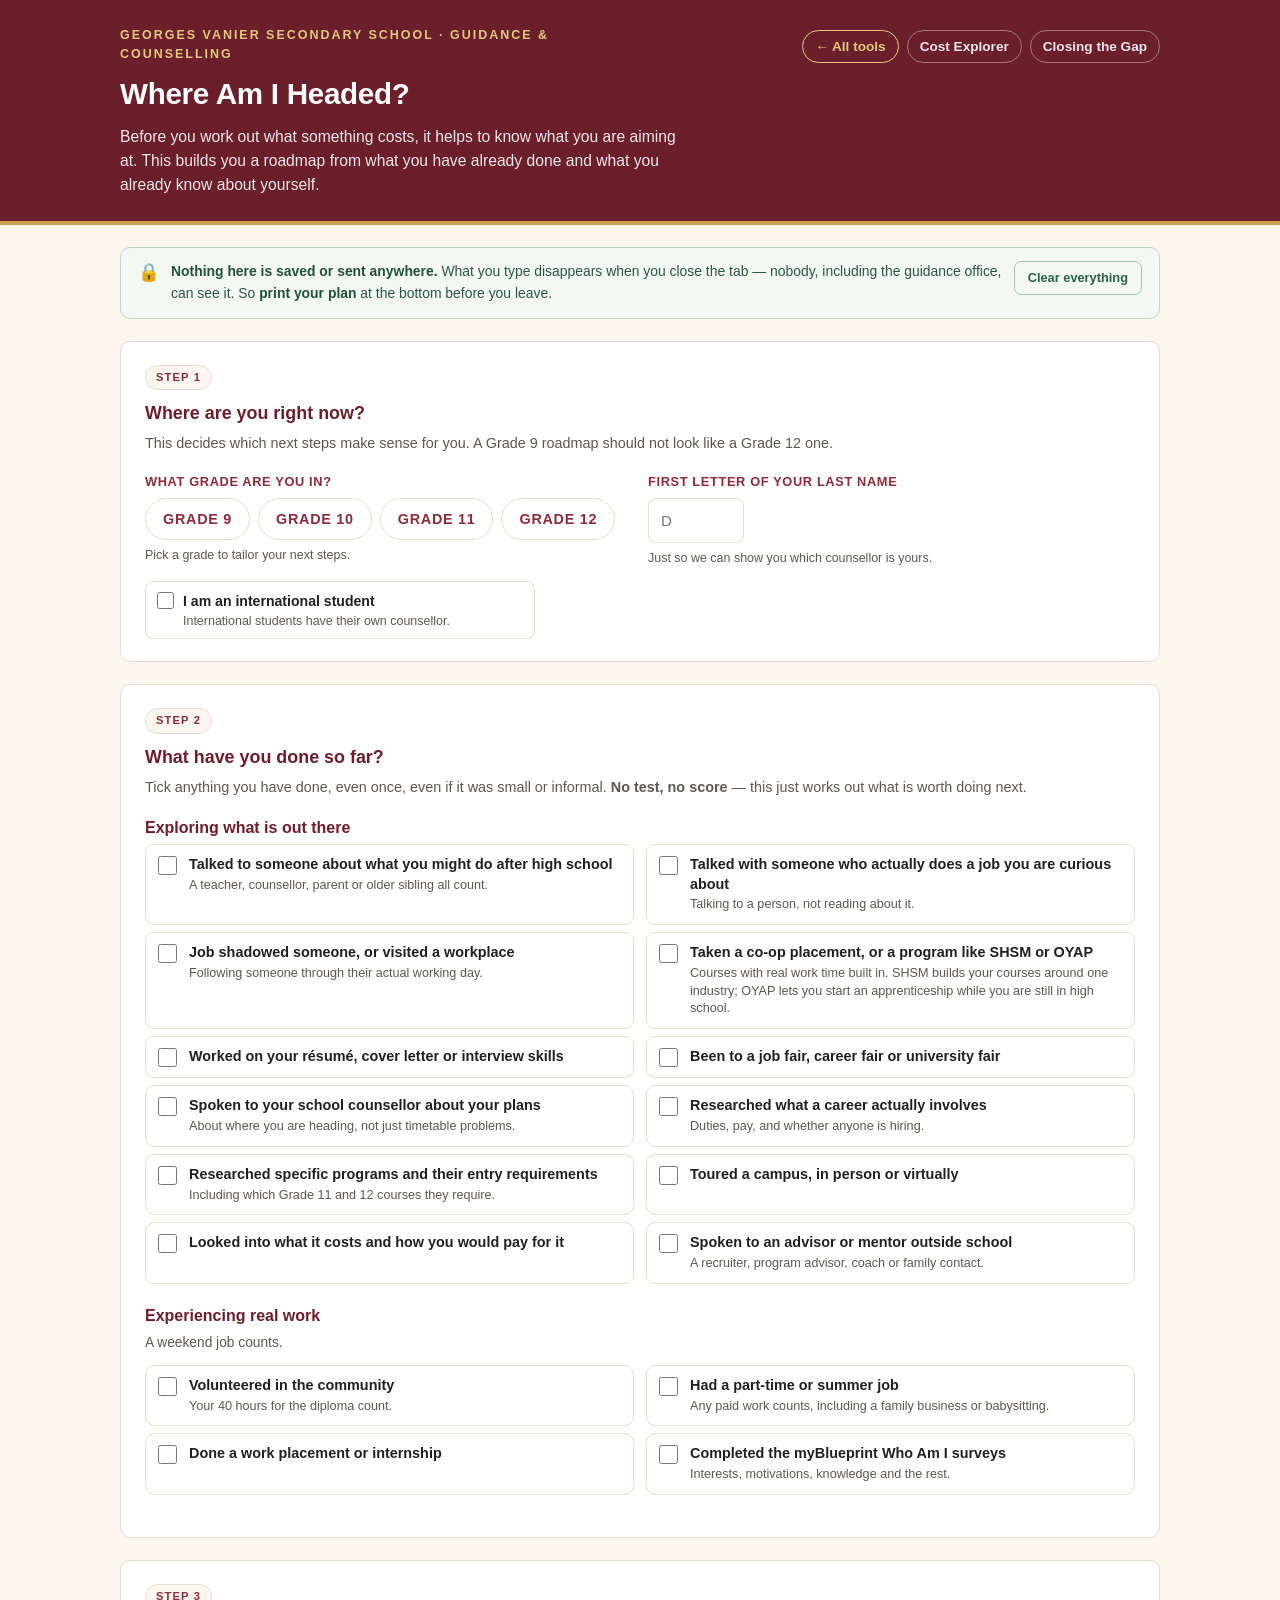
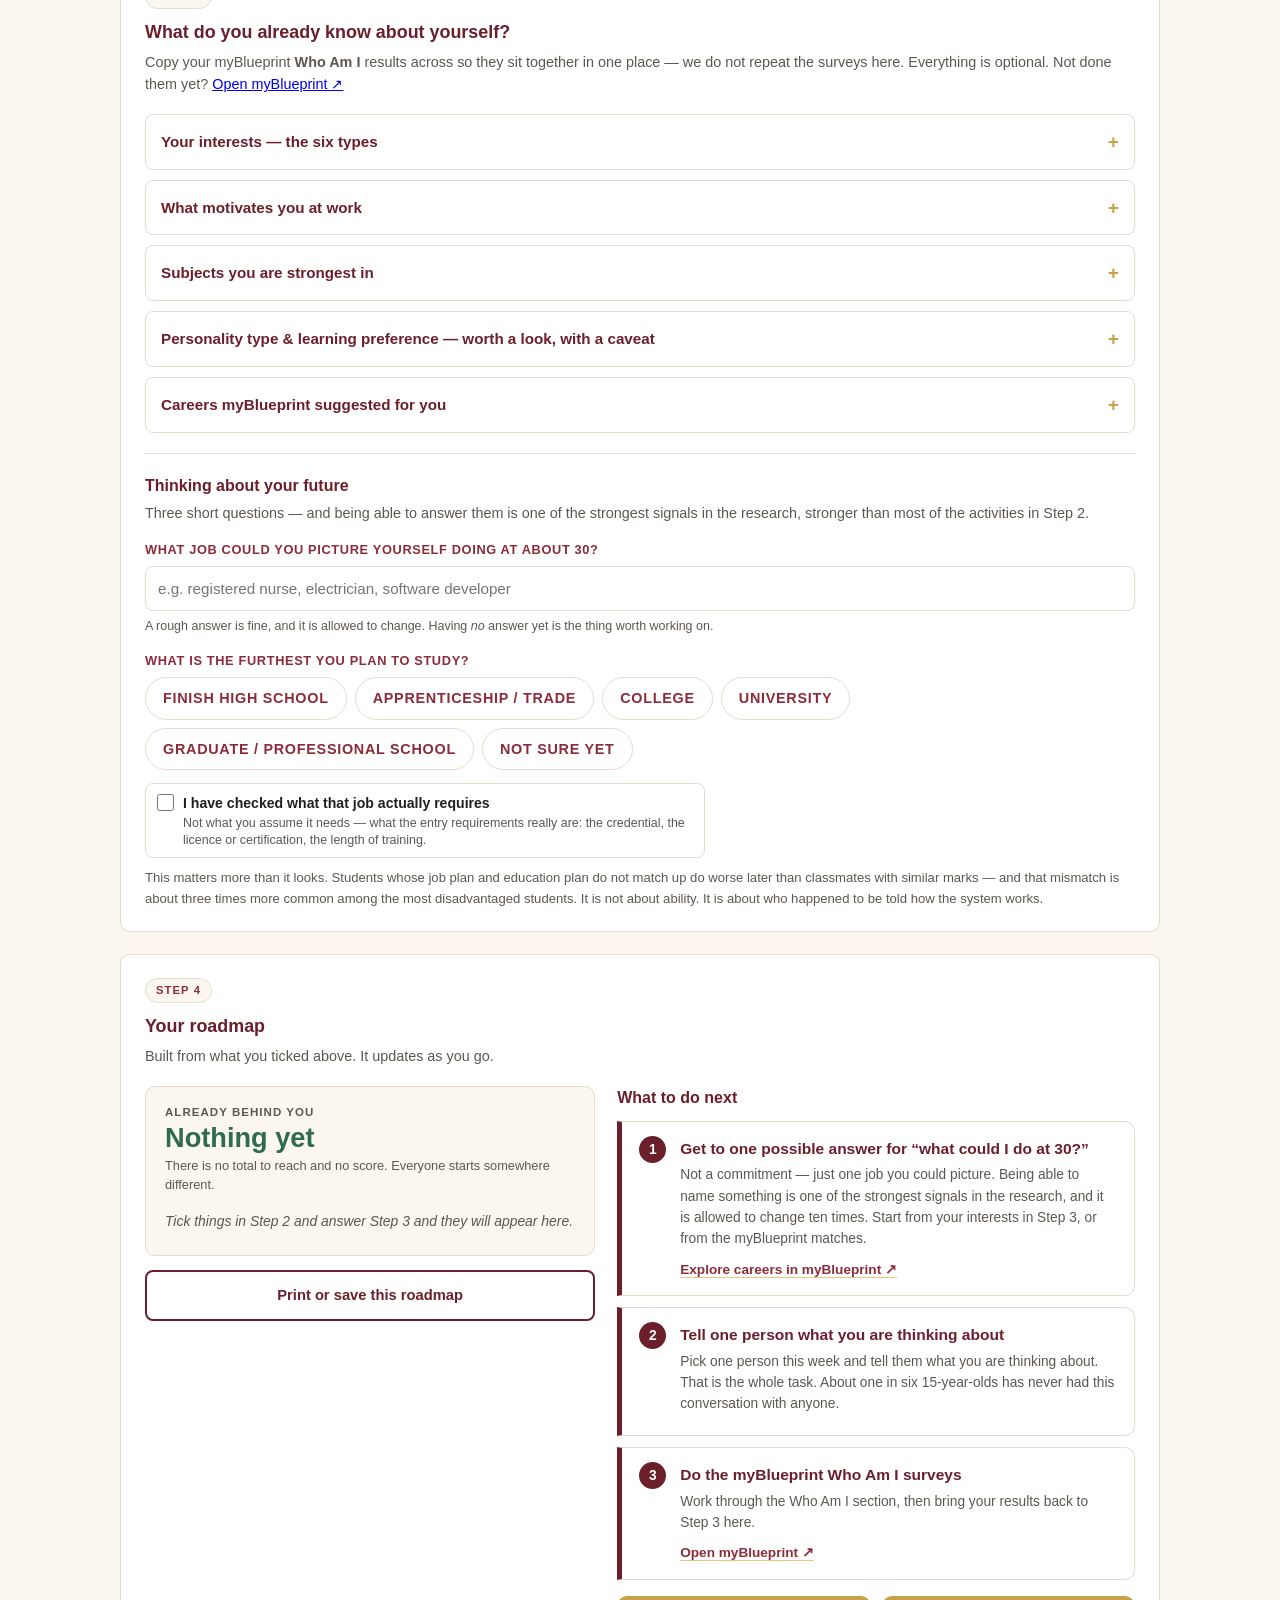
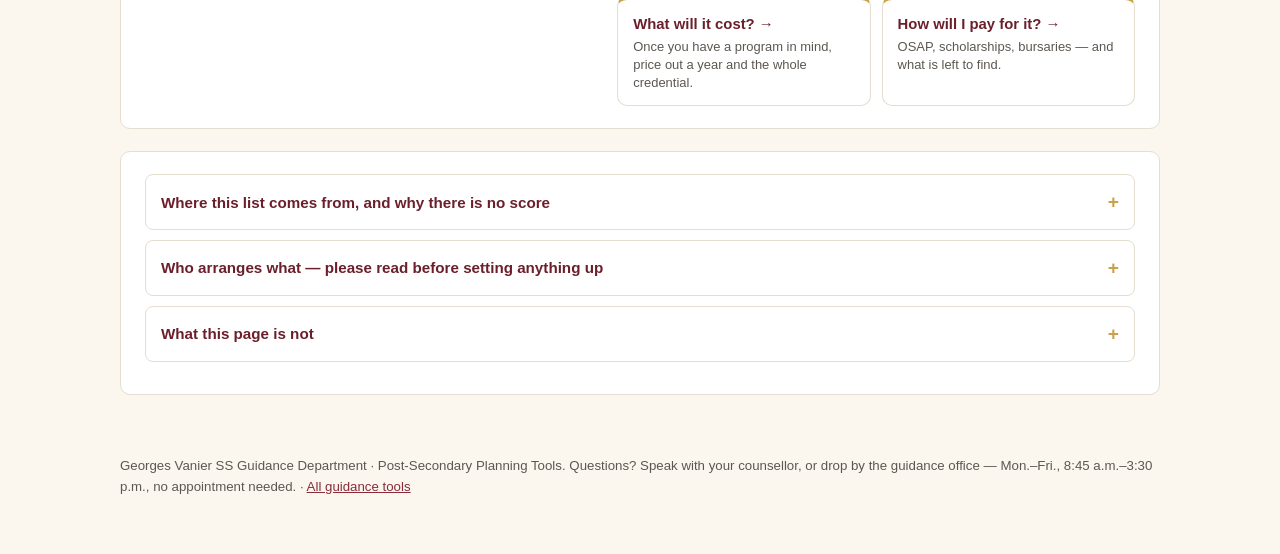
==== career.html @ 98df2d73 "Add "Where Am I Headed?" career readiness tool, first in the set A roadmap rather than an assessment" ====
<!DOCTYPE html>
<html lang="en-CA">
<head>
<meta charset="utf-8">
<meta name="viewport" content="width=device-width, initial-scale=1">
<title>Where Am I Headed? — Georges Vanier SS Guidance</title>
<link rel="stylesheet" href="common.css">
<style>
/* ==========================================================================
   Where Am I Headed? — career readiness roadmap
   --------------------------------------------------------------------------
   DESIGN RULE 1, DELIBERATE: THIS TOOL DOES NOT SCORE STUDENTS.
   No percentage, no denominator, no progress bar, no "readiness level". The
   OECD's own research records that participation in these activities is
   socially patterned — more advantaged students do more of them. A score would
   therefore substantially measure a student's circumstances and hand them a
   number saying "you are behind". A student working twenty hours a week to
   help at home, or one who arrived in Canada last year, would rank low on
   things that were never on offer to them. The output is always a plan, never
   a verdict. Do not add a score.

   DESIGN RULE 2, DELIBERATE: WE DO NOT RE-ADMINISTER THE SURVEYS.
   Students already do Learning Styles / Personality / Interests / Knowledge /
   Motivation inside myBlueprint. This tool asks them to TRANSCRIBE those
   results so they can be read together in one place — the gap is that nobody
   ever helps them read across the five separate result screens. Rebuilding the
   instruments would duplicate their work, and MBTI in particular is a
   registered trademark of The Myers-Briggs Company, so a school hosting a
   lookalike is a problem quite apart from whether it is any good. Every field
   is optional; a student who has done none of the surveys still gets a
   roadmap.

   DESIGN RULE 3, DELIBERATE: NOTHING IS SAVED AND NOTHING IS SENT.
   The other two tools handle money. This one holds personality type, career
   ambitions, and whether a student has anyone to talk to — typed on shared
   school computers. So there is no localStorage, no sessionStorage, no fetch,
   no beacon. Refreshing the page clears it, which is the intended behaviour.
   Students keep their plan by printing it. Do not add persistence "for
   convenience" without thinking hard about the shared-computer case.

   NO <select> ELEMENTS ANYWHERE, ON PURPOSE. Everything is a checkbox, radio
   or text input. A <select> deep inside a tall iframe will not open on Android
   (diagnosed on a real device 2026-08-01 — see the cost tool). Building this
   one without any sidesteps the problem entirely rather than managing it.
   ========================================================================== */

/* Evidence badges on every checklist row were tried and removed 2026-08-09.
   They were honest but they were the BUILDER's concern, not the student's, and
   on an already-long page they read as clutter. The distinction survives in the
   `ev` field in the data and in the "Where this list comes from" section. */

.actgroup{margin-bottom:20px}
.actgroup > h3{
  margin:0 0 3px; font-size:1rem; font-weight:700; color:var(--maroon);
  display:flex; align-items:baseline; gap:9px; flex-wrap:wrap;
}
.actgroup > h3 .gk{font-size:.72rem; font-weight:700; letter-spacing:.09em;
                   text-transform:uppercase; color:var(--gold); }
.actgroup > .gd{margin:0 0 12px; font-size:.86rem; color:var(--ink-soft)}

/* Two columns from 760px up. Sixteen full-width rows made Step 2 scroll for
   about two screens on a laptop, which is what made the page feel like work
   before the student had done any. Single column on phones, where the row is
   also the tap target. */
/* No align-items here on purpose — letting the cards stretch means the two in
   a row match height, so a longer hint (SHSM/OYAP) does not leave its neighbour
   floating in a taller box. */
.acts{display:grid; grid-template-columns:1fr; gap:7px}
@media (min-width:760px){ .acts{grid-template-columns:1fr 1fr; gap:7px 12px} }

.act{
  display:grid; grid-template-columns:20px 1fr; gap:11px; align-items:start;
  padding:10px 12px; border:1px solid var(--line); border-radius:9px;
  cursor:pointer; background:var(--paper);
}
.act:hover{border-color:var(--gold-light); background:#fffdf9}
.act:focus-within{outline:3px solid var(--gold-light); outline-offset:1px; border-color:var(--maroon)}
.act input{width:19px; height:19px; margin:1px 0 0; accent-color:var(--maroon); cursor:pointer}
.act .t{font-size:.9rem; font-weight:600; line-height:1.38}
.act .w{display:block; font-size:.79rem; font-weight:400; color:var(--ink-soft); margin-top:2px;
        line-height:1.4}
.act:has(input:checked){background:#f4f8f5; border-color:#bcd8c9}

/* ---------- self-knowledge (step 3) ---------- */
.pickgrid{display:grid; grid-template-columns:repeat(auto-fit,minmax(178px,1fr)); gap:8px; margin:0 0 4px}
.pick{
  display:flex; gap:9px; align-items:flex-start; padding:9px 11px; cursor:pointer;
  border:1px solid var(--line); border-radius:8px; background:var(--paper); font-size:.88rem;
}
.pick:hover{border-color:var(--gold-light)}
.pick input{width:17px; height:17px; margin:1px 0 0; accent-color:var(--maroon); flex:0 0 auto; cursor:pointer}
.pick b{display:block; font-weight:700}
.pick small{display:block; color:var(--ink-soft); font-size:.78rem; line-height:1.35}
.pick:has(input:checked){background:#f4f8f5; border-color:#bcd8c9}
.pick.dim{opacity:.5}

.subq{margin:0 0 7px; font-size:.88rem; font-weight:700; color:var(--maroon-light)}
.subq span{font-weight:400; color:var(--ink-soft)}

/* MBTI: four either/or pairs rather than a free-text box, so a student cannot
   mistype their own type. Framed as a conversation starter, not direction. */
.mbti{display:flex; gap:8px; flex-wrap:wrap}
.mbtipair{display:flex; border:1px solid var(--line); border-radius:8px; overflow:hidden}
.mbtipair label{
  padding:8px 14px; cursor:pointer; font-size:.9rem; font-weight:700; background:var(--paper);
  color:var(--ink-soft); border-right:1px solid var(--line);
}
.mbtipair label:last-child{border-right:none}
.mbtipair input{position:absolute; opacity:0; pointer-events:none}
.mbtipair label:has(input:checked){background:var(--maroon); color:#fff}

/* Grade picker — radio buttons styled as a segmented control. */
.seg{display:flex; flex-wrap:wrap; gap:8px}
.seg label{
  padding:9px 17px; border:1px solid var(--line); border-radius:99px; cursor:pointer;
  font-size:.9rem; font-weight:600; background:var(--paper);
}
.seg label:hover{border-color:var(--gold-light)}
.seg label:has(input:checked){background:var(--maroon); color:#fff; border-color:var(--maroon)}
.seg input{position:absolute; opacity:0; pointer-events:none}

.inline{display:grid; grid-template-columns:repeat(auto-fit,minmax(215px,1fr)); gap:16px; align-items:start}

/* ---------- counsellor card ---------- */
.couns{
  display:none; gap:13px; align-items:center; flex-wrap:wrap; margin-top:14px;
  background:var(--cream); border:1px solid var(--line); border-left:4px solid var(--gold);
  border-radius:0 var(--radius) var(--radius) 0; padding:13px 16px;
}
.couns.on{display:flex}
.couns .ci{
  width:44px; height:44px; border-radius:50%; background:var(--maroon); color:#fff;
  display:flex; align-items:center; justify-content:center; font-weight:700; font-size:1rem;
  flex:0 0 auto; letter-spacing:.02em;
}
.couns .cb{flex:1; min-width:165px; font-size:.9rem}
.couns .cb b{display:block; color:var(--maroon); font-size:.98rem}
.couns .cb small{color:var(--ink-soft)}

/* ---------- roadmap (step 4) ---------- */
.rmgrid{display:grid; grid-template-columns:1fr 1.15fr; gap:22px; align-items:start}

.donebox{background:var(--cream); border:1px solid var(--line); border-radius:var(--radius); padding:17px 19px}
.donebox .k{font-size:.72rem; letter-spacing:.09em; text-transform:uppercase;
            color:var(--ink-soft); font-weight:700; margin:0}
.donebox .v{font-size:1.7rem; font-weight:700; margin:1px 0 2px; color:var(--ok); line-height:1.15}
.donebox .note{font-size:.8rem; color:var(--ink-soft); margin:0 0 11px}
.donelist{list-style:none; margin:0; padding:0; font-size:.87rem}
.donelist li{padding:5px 0 5px 21px; position:relative; border-bottom:1px solid #ece5da}
.donelist li:last-child{border-bottom:none}
.donelist li::before{content:"\2713"; position:absolute; left:0; color:var(--ok); font-weight:700}
.donelist .none{padding-left:0; color:var(--ink-soft); font-style:italic}
.donelist .none::before{content:""}

.stepcard{
  display:flex; gap:14px; align-items:flex-start; background:var(--paper);
  border:1px solid var(--line); border-left:5px solid var(--maroon);
  border-radius:0 var(--radius) var(--radius) 0; padding:14px 17px; margin-bottom:11px;
}
.stepcard .num{
  width:27px; height:27px; border-radius:50%; background:var(--maroon); color:#fff; flex:0 0 auto;
  display:flex; align-items:center; justify-content:center; font-weight:700; font-size:.86rem;
}
.stepcard .sc{flex:1; min-width:0}
.stepcard h4{margin:1px 0 3px; font-size:.97rem; font-weight:700; color:var(--maroon)}
.stepcard p{margin:0 0 7px; font-size:.86rem; color:var(--ink-soft)}
.stepcard a.go{font-size:.85rem; font-weight:700; color:var(--maroon-light); text-decoration:none;
               border-bottom:1.5px solid var(--gold-light)}
.stepcard a.go:hover{border-bottom-color:var(--maroon-light)}

/* ---------- self-arranged notice ----------
   LIABILITY, not decoration. Suggesting job shadowing, workplace visits or a
   privately-found internship must not read as the school ARRANGING or
   SUPERVISING them — the board carries no supervision, insurance or WSIB
   coverage for something a student sets up on their own, and copy that says
   "things we can set up" implies otherwise. Co-op / SHSM / OYAP are the
   opposite case: those ARE school-run and supervised, and the page routes
   students there explicitly.
   Rendered on the next-step card only (from `self:true`), not on all 16
   checklist rows — a student ticking "I did this once" needs no disclaimer;
   a student being told to go and do it does. Also repeated in the printed
   plan, which is the copy that actually reaches a parent. */
.stepcard .selfnote{
  font-size:.79rem; line-height:1.45; color:var(--warn-ink); margin:0 0 8px;
  background:var(--warn-bg); border:1px solid var(--gold-light);
  border-radius:7px; padding:8px 11px;
}
.stepcard .selfnote b{color:#7a5f1f}
.allclear{background:#eaf3ee; border-left-color:var(--ok); padding:16px 18px; border-radius:0 var(--radius) var(--radius) 0;
          border:1px solid #bcd8c9; border-left:5px solid var(--ok); font-size:.9rem}
.allclear strong{color:var(--ok)}

.handoff{display:grid; grid-template-columns:repeat(auto-fit,minmax(205px,1fr)); gap:11px; margin-top:16px}
.handoff a{
  display:block; text-decoration:none; background:var(--paper); border:1px solid var(--line);
  border-top:4px solid var(--gold); border-radius:var(--radius); padding:13px 15px;
}
.handoff a:hover{border-color:var(--gold); background:#fffdf7}
.handoff b{display:block; color:var(--maroon); font-size:.93rem; margin-bottom:2px}
.handoff small{color:var(--ink-soft); font-size:.81rem; line-height:1.4; display:block}

/* flex-wrap matters here: without it the nowrap "Clear everything" button
   pushed the page ~26px wider than a 375px viewport and the whole body scrolled
   sideways. */
.privacy{
  display:flex; gap:11px; align-items:flex-start; flex-wrap:wrap;
  background:#f4f8f5; border:1px solid #bcd8c9;
  border-radius:var(--radius); padding:13px 17px; margin:22px 0; font-size:.87rem; color:#2b5546;
}
.privacy .lk{font-size:1.1rem; line-height:1.3; flex:0 0 auto}
.privacy strong{color:#22503f}
.clearbtn{
  font:inherit; font-size:.8rem; font-weight:700; cursor:pointer; white-space:nowrap;
  background:transparent; color:#2b6149; border:1px solid #9cc4b0; border-radius:7px; padding:6px 13px;
}
.clearbtn:hover{background:#2f6b4f; color:#fff; border-color:#2f6b4f}

.printbtn{
  display:block; width:100%; text-align:center; cursor:pointer; font:inherit;
  font-weight:700; font-size:.92rem; padding:12px 16px; margin-top:14px;
  background:transparent; color:var(--maroon); border:2px solid var(--maroon); border-radius:8px;
}
.printbtn:hover, .printbtn:focus{background:var(--maroon); color:#fff}
.fbbtn{
  display:block; width:100%; text-align:center; text-decoration:none; font:inherit;
  font-weight:600; font-size:.85rem; padding:9px 14px; margin-top:8px; border-radius:8px;
  color:var(--ink-soft); border:1px dashed var(--line);
}
.fbbtn:hover, .fbbtn:focus{color:var(--maroon); border-color:var(--maroon); border-style:solid}
.fbbtn.hide{display:none}
#printReport{display:none}

.srcnote{font-size:.82rem; color:var(--ink-soft); margin-top:14px}
.srcnote a{color:var(--maroon-light)}

@media print{
  body{background:#fff}
  body > *{display:none !important}
  #printReport{display:block !important; color:#000}
  #printReport h1{font-size:17pt; margin:0 0 2pt; color:#000}
  #printReport .rp-school{font-size:9pt; letter-spacing:.08em; text-transform:uppercase; margin:0 0 10pt}
  #printReport .rp-made{font-size:8.5pt; color:#444; margin:0 0 14pt}
  #printReport h2{font-size:11pt; margin:13pt 0 5pt; border-bottom:1px solid #999; padding-bottom:2pt}
  #printReport h3{font-size:9.5pt; margin:9pt 0 3pt}
  #printReport ul{margin:0 0 6pt; padding-left:15pt; font-size:10pt}
  #printReport li{margin-bottom:2.5pt}
  #printReport ol{margin:0 0 6pt; padding-left:15pt; font-size:10pt}
  #printReport p{font-size:10pt; margin:0 0 5pt}
  #printReport .rp-kv{font-size:10pt; margin:0 0 3pt}
  #printReport .rp-kv b{display:inline-block; min-width:135pt}
  #printReport .rp-disc{font-size:8.5pt; color:#333; border:1px solid #999; padding:7pt; margin-top:13pt}
  #printReport .rp-url{font-size:8pt; color:#555; margin-top:9pt; word-break:break-all}
  @page{margin:16mm}
}

@media (max-width:820px){
  .rmgrid{grid-template-columns:1fr}
}
</style>
</head>
<body>

<header class="masthead">
  <div class="wrap mhead">
    <div class="mtext">
      <p class="school">Georges Vanier Secondary School &middot; Guidance &amp; Counselling</p>
      <h1>Where Am I Headed?</h1>
      <p>Before you work out what something costs, it helps to know what you are aiming at.
         This builds you a roadmap from what you have already done and what you already know
         about yourself.</p>
    </div>
    <nav class="toolnav" aria-label="Guidance tools">
      <a class="home" href="index.html">&#8592; All tools</a>
      <a href="finance-planner.html">Cost Explorer</a>
      <a href="funding.html">Closing the Gap</a>
    </nav>
  </div>
</header>

<main class="wrap">

  <div class="privacy">
    <span class="lk" aria-hidden="true">&#128274;</span>
    <span style="flex:1; min-width:190px">
      <strong>Nothing here is saved or sent anywhere.</strong> What you type disappears when you
      close the tab &mdash; nobody, including the guidance office, can see it. So
      <strong>print your plan</strong> at the bottom before you leave.
    </span>
    <button type="button" class="clearbtn" id="clearBtn">Clear everything</button>
  </div>

  <!-- ============ STEP 1: WHERE YOU ARE NOW ============ -->
  <section class="panel">
    <span class="step">Step 1</span>
    <h2>Where are you right now?</h2>
    <p class="hint">This decides which next steps make sense for you. A Grade 9 roadmap should not
       look like a Grade 12 one.</p>

    <div class="inline">
      <div class="field">
        <label id="gradeLab">What grade are you in?</label>
        <div class="seg" role="radiogroup" aria-labelledby="gradeLab">
          <label><input type="radio" name="grade" value="9">Grade 9</label>
          <label><input type="radio" name="grade" value="10">Grade 10</label>
          <label><input type="radio" name="grade" value="11">Grade 11</label>
          <label><input type="radio" name="grade" value="12">Grade 12</label>
        </div>
        <span class="sub" id="gradeSub">Pick a grade to tailor your next steps.</span>
      </div>

      <div class="field">
        <label for="lastInitial">First letter of your last name</label>
        <input type="text" id="lastInitial" maxlength="1" autocomplete="off" spellcheck="false"
               placeholder="D" style="max-width:96px; text-transform:uppercase">
        <span class="sub">Just so we can show you which counsellor is yours.</span>
      </div>
    </div>

    <label class="pick" style="margin-top:12px; max-width:390px">
      <input type="checkbox" id="intl">
      <span><b>I am an international student</b>
        <small>International students have their own counsellor.</small></span>
    </label>

    <div class="couns" id="counsBox">
      <span class="ci" id="counsInit" aria-hidden="true"></span>
      <span class="cb">
        <b id="counsName"></b>
        <small id="counsRole"></small>
      </span>
      <a class="btn outline" id="counsMail" target="_blank" rel="noopener noreferrer" href="#">Email your counsellor</a>
    </div>
  </section>

  <!-- ============ STEP 2: WHAT YOU HAVE DONE ============ -->
  <section class="panel">
    <span class="step">Step 2</span>
    <h2>What have you done so far?</h2>
    <p class="hint">Tick anything you have done, even once, even if it was small or informal.
       <strong>No test, no score</strong> &mdash; this just works out what is worth doing next.</p>

    <div class="actgroup">
      <h3>Exploring what is out there</h3>
      <div id="grpExplore"></div>
    </div>

    <div class="actgroup">
      <h3>Experiencing real work</h3>
      <p class="gd">A weekend job counts.</p>
      <div id="grpExperience"></div>
    </div>
  </section>

  <!-- ============ STEP 3: WHAT YOU KNOW ABOUT YOURSELF ============ -->
  <section class="panel">
    <span class="step">Step 3</span>
    <h2>What do you already know about yourself?</h2>
    <p class="hint">Copy your myBlueprint <strong>Who Am I</strong> results across so they sit
       together in one place &mdash; we do not repeat the surveys here. Everything is optional.
       Not done them yet?
       <a href="https://app.myblueprint.ca/?sdid=tdsb" target="_blank" rel="noopener noreferrer">Open
       myBlueprint &#8599;</a></p>

    <details class="exp">
      <summary>Your interests &mdash; the six types</summary>
      <div class="body">
        <p class="subq">Tick your top two or three. <span>From the Interests survey.</span></p>
        <div class="pickgrid" id="riasec"></div>
        <p style="font-size:.82rem; color:var(--ink-soft); margin:9px 0 0">
          Of the five surveys, this is the one career research leans on most, and it is what the
          job-matching tools are built from. If you only copy one thing across, copy this.</p>
      </div>
    </details>

    <details class="exp">
      <summary>What motivates you at work</summary>
      <div class="body">
        <p class="subq">Tick your top two or three. <span>From the Motivations survey.</span></p>
        <div class="pickgrid" id="motiv"></div>
        <p style="font-size:.82rem; color:var(--ink-soft); margin:9px 0 0">
          Underrated. Two people can want the same job for opposite reasons, and this is often what
          decides whether you are happy once you get there.</p>
      </div>
    </details>

    <details class="exp">
      <summary>Subjects you are strongest in</summary>
      <div class="body">
        <p class="subq">Tick up to three. <span>From the Knowledge survey.</span></p>
        <div class="pickgrid" id="subjects"></div>
        <p style="font-size:.82rem; color:var(--ink-soft); margin:9px 0 0">
          Useful at course selection time: prerequisites are the thing that quietly closes doors in
          Grade 11 and 12.</p>
      </div>
    </details>

    <details class="exp">
      <summary>Personality type &amp; learning preference &mdash; worth a look, with a caveat</summary>
      <div class="body">
        <div class="warnbox" style="margin-top:0">
          <strong>Treat these two as conversation starters, not directions.</strong> Personality
          type results are known to be unstable &mdash; a lot of people get a different type when
          they retake the test a few weeks later. And the idea that you learn better when teaching
          is matched to a &ldquo;visual&rdquo;, &ldquo;auditory&rdquo; or &ldquo;kinesthetic&rdquo;
          style has repeatedly failed to hold up in research. They are interesting to reflect on.
          Neither should rule a career in or out for you.
        </div>

        <p class="subq">Your personality type <span>&mdash; pick each letter.</span></p>
        <div class="mbti" id="mbti"></div>

        <p class="subq" style="margin-top:15px">How you prefer to study
          <span>&mdash; useful for how you revise, not for what you become.</span></p>
        <div class="pickgrid" id="learn"></div>
      </div>
    </details>

    <details class="exp">
      <summary>Careers myBlueprint suggested for you</summary>
      <div class="body">
        <p class="subq">From the compatibility survey. <span>List up to three.</span></p>
        <div class="inline">
          <div class="field"><label for="m1">Match 1</label><input type="text" id="m1" autocomplete="off"></div>
          <div class="field"><label for="m2">Match 2</label><input type="text" id="m2" autocomplete="off"></div>
          <div class="field"><label for="m3">Match 3</label><input type="text" id="m3" autocomplete="off"></div>
        </div>
        <p style="font-size:.82rem; color:var(--ink-soft); margin:10px 0 0">
          A suggestion is a prompt to go and investigate, not an instruction. The useful question is
          always &ldquo;have I ever spoken to someone who actually does this?&rdquo;</p>
      </div>
    </details>

    <hr style="border:none; border-top:1px solid var(--line); margin:20px 0">

    <h3 style="margin:0 0 4px; font-size:1rem; color:var(--maroon); font-weight:700">
      Thinking about your future</h3>
    <p class="hint" style="margin-bottom:15px">Three short questions &mdash; and being able to
       answer them is one of the strongest signals in the research, stronger than most of the
       activities in Step 2.</p>

    <div class="field" style="margin-bottom:15px">
      <label for="jobIdea">What job could you picture yourself doing at about 30?</label>
      <input type="text" id="jobIdea" autocomplete="off" placeholder="e.g. registered nurse, electrician, software developer">
      <span class="sub">A rough answer is fine, and it is allowed to change. Having <em>no</em>
        answer yet is the thing worth working on.</span>
    </div>

    <div class="field" style="margin-bottom:13px">
      <label id="eduLab">What is the furthest you plan to study?</label>
      <div class="seg" role="radiogroup" aria-labelledby="eduLab">
        <label><input type="radio" name="edu" value="hs">Finish high school</label>
        <label><input type="radio" name="edu" value="app">Apprenticeship / trade</label>
        <label><input type="radio" name="edu" value="col">College</label>
        <label><input type="radio" name="edu" value="uni">University</label>
        <label><input type="radio" name="edu" value="grad">Graduate / professional school</label>
        <label><input type="radio" name="edu" value="ns">Not sure yet</label>
      </div>
    </div>

    <label class="pick" style="max-width:560px">
      <input type="checkbox" id="aligned">
      <span><b>I have checked what that job actually requires</b>
        <small>Not what you assume it needs &mdash; what the entry requirements really are: the
          credential, the licence or certification, the length of training.</small></span>
    </label>
    <p style="font-size:.82rem; color:var(--ink-soft); margin:10px 0 0">
      This matters more than it looks. Students whose job plan and education plan do not match up
      do worse later than classmates with similar marks &mdash; and that mismatch is about three
      times more common among the most disadvantaged students. It is not about ability. It is
      about who happened to be told how the system works.</p>
  </section>

  <!-- ============ STEP 4: ROADMAP ============ -->
  <section class="panel">
    <span class="step">Step 4</span>
    <h2>Your roadmap</h2>
    <p class="hint">Built from what you ticked above. It updates as you go.</p>

    <div class="rmgrid">
      <div>
        <div class="donebox">
          <p class="k">Already behind you</p>
          <p class="v" id="doneCount">Nothing yet</p>
          <p class="note">There is no total to reach and no score. Everyone starts somewhere
             different.</p>
          <ul class="donelist" id="doneList"></ul>
        </div>
        <button type="button" class="printbtn" id="printBtn">Print or save this roadmap</button>
        <a class="fbbtn hide" id="fbBtn" target="_blank" rel="noopener noreferrer"
           href="#">Report a problem with this page</a>
      </div>

      <div>
        <h3 style="margin:0 0 11px; font-size:1rem; color:var(--maroon); font-weight:700">
          What to do next</h3>
        <div id="nextSteps"></div>

        <div class="handoff">
          <a href="finance-planner.html">
            <b>What will it cost? &#8594;</b>
            <small>Once you have a program in mind, price out a year and the whole
              credential.</small>
          </a>
          <a href="funding.html">
            <b>How will I pay for it? &#8594;</b>
            <small>OSAP, scholarships, bursaries &mdash; and what is left to find.</small>
          </a>
        </div>
      </div>
    </div>
  </section>

  <!-- ============ THE RESEARCH ============
       Collapsed by default and stripped back to two expandables. The honest
       account of the evidence has to stay on the page, but it is context for a
       curious student or a parent — it should not be four screens of prose
       standing between the roadmap and the footer. -->
  <section class="panel">
    <details class="exp">
      <summary>Where this list comes from, and why there is no score</summary>
      <div class="body">
        <p>Step 2 comes mainly from the <strong>OECD Career Readiness project</strong>, which
           followed large groups of young people from about age 15 into their mid-twenties across
           eight countries and looked at which teenage activities went with better outcomes later.
           It confirmed 11 indicators. Worth knowing: <strong>Canada produced the most consistent
           evidence</strong> of any country in the study.</p>
        <p><strong>These are associations, not guarantees.</strong> Nobody has shown that doing
           these things <em>causes</em> a better career, and this page does not claim they will.
           The evidence also differs item by item &mdash; some are confirmed indicators, some had
           only partial support, and a few (talking to your counsellor, campus tours, researching
           costs) are simply what this department sees work. The report itself notes that
           <em>surprisingly few</em> of the surveys asked anything about guidance counsellors,
           which is a gap in the data rather than a finding against them.</p>
        <p><strong>There is no score because a score would mostly measure your circumstances.</strong>
           The same research records that these activities are unevenly distributed &mdash; students
           from better-off families do more of them. Someone working long hours to help at home, or
           who arrived in Canada recently, or whose family has no contacts in the field they are
           curious about, would come out &ldquo;low&rdquo; through nothing they did. So this page
           counts what you have done and never divides it by anything.</p>
        <p class="srcnote" style="margin-top:12px">Source: OECD (2021), <em>Indicators of teenage
           career readiness: guidance for policy makers</em>, Education Policy Perspectives No. 43,
           and Covacevich et al. (2021), Education Working Papers No. 258.
           <a href="https://www.oecd.org/en/about/projects/career-readiness.html" target="_blank"
              rel="noopener noreferrer">OECD Career Readiness project &#8599;</a></p>
      </div>
    </details>

    <details class="exp">
      <summary>Who arranges what &mdash; please read before setting anything up</summary>
      <div class="body">
        <p><strong>The school organises and supervises co-op, SHSM and OYAP.</strong> Those are
           school programs, with the supervision and coverage that goes with them. If you want
           workplace experience that the school is responsible for, that is the route &mdash; ask
           your counsellor.</p>
        <p><strong>Everything else on this page you arrange yourself.</strong> Job shadowing,
           workplace visits, informational chats and internships you find privately are set up by
           you and your family. Georges Vanier and the TDSB do not arrange, supervise, insure or
           take responsibility for them. Your counsellor is glad to talk through who to approach
           and what to ask &mdash; that is advice, not an arrangement.</p>
        <p><strong>Talk to a parent or guardian before you set up a visit</strong>, and let them
           know where you are going and who you are meeting.</p>
      </div>
    </details>

    <details class="exp">
      <summary>What this page is not</summary>
      <div class="body">
        <p>It does not assess you, test you or predict your future. It organises what you tell it
           and suggests what is worth doing next. Nothing here replaces a conversation with your
           counsellor, and no result from myBlueprint or any other survey should decide what you
           are capable of.</p>
      </div>
    </details>
  </section>

  <footer>
    <p>Georges Vanier SS Guidance Department &middot; Post-Secondary Planning Tools.
       Questions? Speak with your counsellor, or drop by the guidance office &mdash;
       Mon.&ndash;Fri., 8:45 a.m.&ndash;3:30 p.m., no appointment needed.
       &middot; <a href="index.html">All guidance tools</a></p>
  </footer>
</main>

<!-- Built at print time from whatever is currently entered. -->
<div id="printReport" aria-hidden="true"></div>

<script>
const $ = id => document.getElementById(id);

/* Embed mode, same as the other tools. */
(function(){
  const q = window.location.search;
  let embedded;
  try { embedded = window.self !== window.top; } catch(e){ embedded = true; }
  if(/[?&]embed=1/.test(q)) embedded = true;
  if(/[?&]embed=0/.test(q)) embedded = false;
  if(embedded){
    document.body.classList.add("embed");
    document.querySelectorAll('.toolnav a, .handoff a').forEach(a => {
      a.setAttribute("target", "_blank");
      a.setAttribute("rel", "noopener noreferrer");
    });
  }
})();

/* ==========================================================================
   ACTIVITIES
   --------------------------------------------------------------------------
   t    — past tense, for the Step 2 checkbox ("Talked to...").
   nt   — imperative, for the same item shown as a NEXT STEP ("Talk to...").
          Two titles on purpose: reusing the checkbox wording made the roadmap
          read as though the student had already done the thing it was telling
          them to do.
   ev   — how strong the evidence in the OECD report actually is: "confirmed"
          (one of the 11 indicators), "partial" (some support, not confirmed),
          "gv" (our own recommendation, outside the indicator set).
          ⚠ NOT RENDERED ON THE PAGE ANY MORE. Badges on every row were
          dropped 2026-08-09: they made a long page busier, and the distinction
          is the BUILDER's problem, not something a 15-year-old taking a first
          step needs weighed on every line. The field stays because it is still
          a claim we have to be able to defend, and the honest version of it
          lives in the "Where this list comes from" section. Do not promote an
          item to "confirmed" without checking the source.
   w    — optional ONE-LINE hint under the checkbox. Only where it prevents a
          misunderstanding ("a weekend job counts"). These were originally
          2-3 sentence justifications and were the single biggest cause of page
          fatigue. The persuading belongs on the next-step card, where the
          student actually has to act — nobody needs selling on an item they
          are merely ticking. Links were dropped from the rows for the same
          reason; they live on the next-step cards instead.
   from — earliest grade this belongs in someone's next three steps. Items are
          never hidden, only de-prioritised, so a Grade 9 who has done a
          placement can still tick it.
   pri  — lower sorts first once eligible.
   urg  — [firstGrade, lastGrade] WINDOW in which the item is time-critical and
          jumps the queue. A window, not a threshold: co-op, SHSM and OYAP are
          urgent in Grades 10-11 and largely too late to start in Grade 12, so a
          threshold kept promoting them to a Grade 12 who can no longer act on
          them.
          Without this, grade only controlled whether an item was ELIGIBLE, so
          a Grade 12 who had done nothing got exactly the same three steps as a
          Grade 9 — technically correct and useless. Applications and OSAP have
          deadlines; "tell one person what you are thinking about" does not.
   ========================================================================== */
const ACTS = [
  /* ---- exploring ---- */
  {id:"convo", g:"explore", ev:"confirmed", from:9, pri:1,
   t:"Talked to someone about what you might do after high school",
   w:"A teacher, counsellor, parent or older sibling all count.",
   nt:"Tell one person what you are thinking about",
   next:"Pick one person this week and tell them what you are thinking about. That is the whole "
      + "task. About one in six 15-year-olds has never had this conversation with anyone.",
   link:"", linkText:""},

  {id:"talks", g:"explore", ev:"confirmed", from:9, pri:2, self:true,
   t:"Talked with someone who actually does a job you are curious about",
   w:"Talking to a person, not reading about it.",
   nt:"Talk to someone who actually does a job you are curious about",
   next:"Pick one job you are curious about and find someone who does it \u2014 a family friend, a "
      + "neighbour, someone where you already work. Ask what a normal Tuesday looks like.",
   link:"", linkText:""},

  {id:"shadow", g:"explore", ev:"confirmed", from:9, pri:3, self:true,
   t:"Job shadowed someone, or visited a workplace",
   w:"Following someone through their actual working day.",
   nt:"Arrange a job shadow or workplace visit",
   next:"Often the fastest way to confirm \u2014 or rule out \u2014 a career you are unsure about. "
      + "Start with people your family already knows. Your counsellor is glad to help you think "
      + "about who to approach and what to ask. If you would rather have workplace experience "
      + "that the school itself organises and supervises, that is co-op.",
   link:"", linkText:""},

  {id:"shortcourse", g:"explore", ev:"confirmed", from:10, urg:[10,11], pri:4,
   t:"Taken a co-op placement, or a program like SHSM or OYAP",
   w:"Courses with real work time built in. SHSM builds your courses around one industry; OYAP "
    + "lets you start an apprenticeship while you are still in high school.",
   nt:"Look into co-op, SHSM or OYAP",
   next:"Ask your counsellor which of these GV runs and which fits your timetable. They need "
      + "planning a semester ahead, so raise it before course selection.",
   link:"", linkText:""},

  {id:"interview", g:"explore", ev:"confirmed", from:11, urg:[12,12], pri:6,
   t:"Worked on your r\u00e9sum\u00e9, cover letter or interview skills",
   w:"",
   nt:"Build your r\u00e9sum\u00e9 and interview skills",
   next:"myBlueprint has these built in, under the Work section. An hour there is worth a lot later.",
   link:"https://app.myblueprint.ca/?sdid=tdsb", linkText:"Open myBlueprint \u2197"},

  {id:"fair", g:"explore", ev:"confirmed", from:10, urg:[11,12], pri:7,
   t:"Been to a job fair, career fair or university fair",
   w:"",
   nt:"Get to a career, job or university fair",
   next:"The Ontario Universities' Fair runs in late September at the Metro Toronto Convention "
      + "Centre. Watch for school-run career events too.",
   link:"https://www.ouevents.ca/ouf/", linkText:"Ontario Universities' Fair \u2197"},

  {id:"counsellor", g:"explore", ev:"gv", from:9, pri:2,
   t:"Spoken to your school counsellor about your plans",
   w:"About where you are heading, not just timetable problems.",
   nt:"Talk to your counsellor about where you are heading",
   next:"Drop by the guidance office \u2014 Mon.\u2013Fri., 8:45 a.m.\u20133:30 p.m., no appointment "
      + "needed. Or email your counsellor from Step 1 above.",
   link:"", linkText:""},

  {id:"researchCareer", g:"explore", ev:"gv", from:9, pri:3,
   t:"Researched what a career actually involves",
   w:"Duties, pay, and whether anyone is hiring.",
   nt:"Research what a career actually involves",
   next:"Use myBlueprint's Occupations section to look up two careers you are curious about \u2014 "
      + "including the pay and the demand, not just the description.",
   link:"https://app.myblueprint.ca/?sdid=tdsb", linkText:"Open myBlueprint \u2197"},

  {id:"researchProg", g:"explore", ev:"gv", from:10, urg:[11,12], pri:4,
   t:"Researched specific programs and their entry requirements",
   w:"Including which Grade 11 and 12 courses they require.",
   nt:"Research programs and their entry requirements",
   next:"Look up two programs and write down their required Grade 12 courses. Prerequisites are "
      + "what quietly close doors, and they get decided a year in advance.",
   link:"", linkText:""},

  {id:"tour", g:"explore", ev:"gv", from:9, urg:[10,11], pri:8,
   t:"Toured a campus, in person or virtually",
   w:"",
   nt:"Tour a campus, in person or virtually",
   next:"Most Ontario universities and colleges run open houses in the autumn, and virtual tours "
      + "all year. Places feel very different in person than in a viewbook.",
   link:"https://www.ouinfo.ca/universities/events", linkText:"Campus tours & events \u2197"},

  {id:"money", g:"explore", ev:"gv", from:11, urg:[11,12], pri:5,
   t:"Looked into what it costs and how you would pay for it",
   w:"",
   nt:"Find out what it costs and how you would pay for it",
   next:"Cost rules fewer options out than students assume \u2014 but only if you find out early "
      + "enough to plan. Price a program, then see what funding could cover.",
   link:"finance-planner.html", linkText:"Open the Cost Explorer \u2192"},

  {id:"outside", g:"explore", ev:"gv", from:11, urg:[12,12], pri:9, self:true,
   t:"Spoken to an advisor or mentor outside school",
   w:"A recruiter, program advisor, coach or family contact.",
   nt:"Talk to an advisor or mentor outside school",
   next:"Universities and colleges have recruitment officers whose whole job is answering your "
      + "questions. Email one \u2014 they will reply.",
   link:"", linkText:""},

  /* ---- experiencing ---- */
  {id:"volunteer", g:"experience", ev:"confirmed", from:9, pri:2,
   t:"Volunteered in the community",
   w:"Your 40 hours for the diploma count.",
   nt:"Start on your volunteer hours",
   next:"Do them somewhere connected to a career you are curious about and they do two jobs at "
      + "once \u2014 and 50+ hours earns a provincial certificate at graduation. Not sure where to "
      + "start? Speak to your guidance counsellor for advice and direction.",
   link:"https://www.ontario.ca/page/get-your-high-school-volunteer-hours",
   linkText:"Volunteer hours & recognition \u2197"},

  {id:"parttime", g:"experience", ev:"confirmed", from:10, pri:5,
   t:"Had a part-time or summer job",
   w:"Any paid work counts, including a family business or babysitting.",
   nt:"Look for part-time or summer work",
   next:"Strongly linked with doing better later. One caution: above about 10\u201315 hours a week, "
      + "schoolwork tends to suffer.",
   link:"https://www.jobbank.gc.ca/", linkText:"Job Bank \u2197"},

  {id:"placement", g:"experience", ev:"partial", from:11, pri:8, self:true,
   t:"Done a work placement or internship",
   w:"",
   nt:"Look into a work placement or internship",
   next:"Two different things: a co-op placement is arranged and supervised through the school, "
      + "and that is the route to ask your counsellor about. An internship you find yourself is "
      + "your own arrangement. Either way, go in with questions and talk it over afterwards — "
      + "that is the difference between a useful placement and a lost week.",
   link:"", linkText:""},

  {id:"survey", g:"experience", ev:"partial", from:9, pri:1,
   t:"Completed the myBlueprint Who Am I surveys",
   w:"Interests, motivations, knowledge and the rest.",
   nt:"Do the myBlueprint Who Am I surveys",
   next:"Work through the Who Am I section, then bring your results back to Step 3 here.",
   link:"https://app.myblueprint.ca/?sdid=tdsb", linkText:"Open myBlueprint \u2197"}
];

function renderActs(){
  const build = list => '<div class="acts">' + list.map(a =>
      '<label class="act">'
    +   '<input type="checkbox" id="a_' + a.id + '">'
    +   '<span class="t">' + a.t
    +     (a.w ? '<span class="w">' + a.w + '</span>' : '')
    +   '</span>'
    + '</label>').join("") + '</div>';

  $("grpExplore").innerHTML    = build(ACTS.filter(a => a.g === "explore"));
  $("grpExperience").innerHTML = build(ACTS.filter(a => a.g === "experience"));
}
renderActs();

/* ==========================================================================
   SELF-KNOWLEDGE OPTIONS (Step 3)
   Transcribed from myBlueprint, never re-administered here.
   ========================================================================== */
const RIASEC = [
  ["Realistic",     "Hands-on, practical, building and fixing"],
  ["Investigative", "Analysing, researching, working things out"],
  ["Artistic",      "Creating, designing, expressing"],
  ["Social",        "Helping, teaching, caring for people"],
  ["Enterprising",  "Leading, persuading, selling, starting things"],
  ["Conventional",  "Organising, precision, systems and detail"]
];
const MOTIV = [
  ["Achievement",       "Doing work you can be proud of"],
  ["Relationships",     "Getting on well with the people around you"],
  ["Recognition",       "Being noticed and moving up"],
  ["Support",           "Being backed up by a good manager"],
  ["Independence",      "Working on your own terms"],
  ["Working conditions","Steady, secure, comfortable"]
];
const SUBJECTS = ["Science","Mathematics","Language arts","Social science","Business",
                  "Computers","Creative arts","Technical trades","Physical education","Languages"];
const LEARN = [
  ["Visual",      "Diagrams, charts, written notes"],
  ["Auditory",    "Listening, discussing, explaining aloud"],
  ["Kinesthetic", "Doing it, moving, hands-on practice"]
];
const MBTI_PAIRS = [["E","I"],["S","N"],["T","F"],["J","P"]];

function pickBox(container, items, name, max){
  $(container).innerHTML = items.map((it,i) => {
    const label = Array.isArray(it) ? it[0] : it;
    const desc  = Array.isArray(it) ? it[1] : "";
    return '<label class="pick"><input type="checkbox" data-grp="' + name + '" value="'
         + label + '"><span><b>' + label + '</b>'
         + (desc ? '<small>' + desc + '</small>' : '') + '</span></label>';
  }).join("");
  /* Soft cap: once `max` are ticked the rest dim and stop responding, so a
     "top three" stays a top three without an error message appearing. */
  $(container).addEventListener("change", function(){
    const boxes = [...$(container).querySelectorAll("input")];
    const n = boxes.filter(b => b.checked).length;
    boxes.forEach(b => {
      const lock = !b.checked && n >= max;
      b.disabled = lock;
      b.closest(".pick").classList.toggle("dim", lock);
    });
    render();
  });
}
pickBox("riasec", RIASEC, "riasec", 3);
pickBox("motiv", MOTIV, "motiv", 3);
pickBox("subjects", SUBJECTS, "subjects", 3);
pickBox("learn", LEARN, "learn", 2);

$("mbti").innerHTML = MBTI_PAIRS.map((p,i) =>
  '<span class="mbtipair">' + p.map(L =>
    '<label><input type="radio" name="mb' + i + '" value="' + L + '">' + L + '</label>'
  ).join("") + '</span>').join("");

function picked(grp){
  return [...document.querySelectorAll('input[data-grp="' + grp + '"]:checked')].map(b => b.value);
}
function mbtiType(){
  const t = MBTI_PAIRS.map((p,i) => {
    const c = document.querySelector('input[name="mb' + i + '"]:checked');
    return c ? c.value : null;
  });
  return t.every(Boolean) ? t.join("") : "";
}

/* ==========================================================================
   COUNSELLOR MATCHING
   Caseloads are split by student last name. Note Z sits with A–F, not with the
   N–Y block — check the guidance page before changing this.
   ========================================================================== */
const COUNSELLORS = {
  ch: {name:"Loraine Chichester", role:"School Counsellor · Last names A–F and Z",
       email:"loraine.chichester@tdsb.on.ca", init:"LC"},
  le: {name:"Margarita Leventis", role:"School Counsellor · Last names G–M",
       email:"margarita.leventis@tdsb.on.ca", init:"ML"},
  de: {name:"Shafin Devji", role:"Department ACL · Last names N–Y",
       email:"shafin.devji@tdsb.on.ca", init:"SD"},
  gi: {name:"Christine Gillespie", role:"School Counsellor · International students",
       email:"christine.gillespie@tdsb.on.ca", init:"CG"}
};

function counsellorFor(letter, intl){
  if(intl) return COUNSELLORS.gi;
  if(!letter) return null;
  const L = letter.toUpperCase();
  if(!/[A-Z]/.test(L)) return null;
  if(L === "Z" || L <= "F") return COUNSELLORS.ch;
  if(L <= "M") return COUNSELLORS.le;
  return COUNSELLORS.de;                       /* N–Y */
}

function renderCounsellor(){
  const c = counsellorFor($("lastInitial").value.trim(), $("intl").checked);
  const box = $("counsBox");
  if(!c){ box.classList.remove("on"); return; }
  $("counsInit").textContent = c.init;
  $("counsName").textContent = c.name;
  $("counsRole").textContent = c.role;
  /* TDSB is on Google Workspace, so a Gmail compose window opens more reliably
     than mailto: on school machines — same approach as the guidance site. */
  $("counsMail").href = "https://mail.google.com/mail/?view=cm&fs=1&to="
                      + encodeURIComponent(c.email);
  box.classList.add("on");
  return c;
}

/* ==========================================================================
   ROADMAP
   Counts what is done. Never divides it by anything — see DESIGN RULE 1.
   ========================================================================== */
function currentGrade(){
  const g = document.querySelector('input[name="grade"]:checked');
  return g ? parseInt(g.value, 10) : 0;
}
function eduChoice(){
  const e = document.querySelector('input[name="edu"]:checked');
  return e ? e.value : "";
}
function doneIds(){ return ACTS.filter(a => $("a_" + a.id).checked).map(a => a.id); }

/* Thinking-about-the-future prompts. These are not checkboxes in Step 2, so
   they are assembled here from the Step 3 answers and mixed into the same
   priority queue as everything else. */
function thinkingSteps(){
  const out = [];
  const job = $("jobIdea").value.trim();
  const edu = eduChoice();

  if(!job){
    out.push({pri:0,
      h:"Get to one possible answer for “what could I do at 30?”",
      p:"Not a commitment — just one job you could picture. Being able to name something is "
      + "one of the strongest signals in the research, and it is allowed to change ten times. "
      + "Start from your interests in Step 3, or from the myBlueprint matches.",
      link:"https://app.myblueprint.ca/?sdid=tdsb", linkText:"Explore careers in myBlueprint ↗"});
  }else if(!$("aligned").checked){
    out.push({pri:0,
      h:"Check what “" + esc(job) + "” actually requires",
      p:"You have a job in mind, which puts you ahead of about a quarter of students. The next "
      + "question is whether your education plan really leads there — the credential, any "
      + "licence or certification, how long the training takes. Students whose two plans do not "
      + "line up do worse later, and it is usually just missing information.",
      link:"", linkText:""});
  }else if(edu === "ns" || !edu){
    out.push({pri:1,
      h:"Put a stake in the ground on how far you plan to study",
      p:"You can change it. But “not sure” in Grade 11 or 12 tends to mean prerequisites "
      + "get chosen by accident rather than on purpose. Talk it through with your counsellor.",
      link:"", linkText:""});
  }
  return out;
}

function esc(s){
  return String(s).replace(/[&<>"]/g, c => ({"&":"&amp;","<":"&lt;",">":"&gt;","\"":"&quot;"}[c]));
}

function nextSteps(){
  const grade = currentGrade() || 9;
  const done = doneIds();
  const fromActs = ACTS
    .filter(a => done.indexOf(a.id) < 0 && a.from <= grade)
    .map(a => ({pri:a.pri + 1 - (a.urg && grade >= a.urg[0] && grade <= a.urg[1] ? 4 : 0),
                h:a.nt, p:a.next, link:a.link, linkText:a.linkText, self:a.self}));

  return thinkingSteps().concat(fromActs).sort((x,y) => x.pri - y.pri).slice(0, 3);
}

function render(){
  renderCounsellor();

  const grade = currentGrade();
  $("gradeSub").textContent = grade
    ? "Your next steps below are the ones that matter most in Grade " + grade + "."
    : "Pick a grade to tailor your next steps.";

  /* --- what's done: a count, with no denominator anywhere near it --- */
  const done = ACTS.filter(a => $("a_" + a.id).checked);
  const extras = [];
  if($("jobIdea").value.trim()) extras.push("Can name a career you could picture at 30");
  if($("aligned").checked)      extras.push("Checked what that career actually requires");
  const eduMap = {hs:"Finish high school", app:"Apprenticeship or trade", col:"College",
                  uni:"University", grad:"Graduate or professional school"};
  if(eduMap[eduChoice()]) extras.push("Has an education plan: " + eduMap[eduChoice()]);
  if(picked("riasec").length)  extras.push("Knows their top interests: " + picked("riasec").join(", "));

  const total = done.length + extras.length;
  $("doneCount").textContent = total === 0 ? "Nothing yet"
    : total + (total === 1 ? " thing" : " things");

  $("doneList").innerHTML = total === 0
    ? "<li class='none'>Tick things in Step 2 and answer Step 3 and they will appear here.</li>"
    : done.map(a => "<li>" + a.t + "</li>").join("")
      + extras.map(e => "<li>" + esc(e) + "</li>").join("");

  /* --- next steps --- */
  const steps = nextSteps();
  $("nextSteps").innerHTML = steps.length === 0
    ? "<div class='allclear'><strong>You have worked through everything on this list.</strong> "
      + "That is genuinely uncommon. The useful move now is a conversation rather than another "
      + "activity — book time with your counsellor to pressure-test the plan you have, and "
      + "move on to what it costs.</div>"
    : steps.map((s,i) =>
        '<div class="stepcard">'
      +   '<span class="num">' + (i+1) + '</span>'
      +   '<span class="sc"><h4>' + s.h + '</h4><p>' + s.p + '</p>'
      +     (s.self ? '<p class="selfnote"><b>You arrange this one.</b> The school does not set '
                    + 'it up, supervise it or take responsibility for it. Talk it over with a '
                    + 'parent or guardian first.</p>'
                    : '')
      +     (s.link ? '<a class="go" href="' + s.link + '"'
                    + (/^https?:/.test(s.link) ? ' target="_blank" rel="noopener noreferrer"' : '')
                    + '>' + s.linkText + '</a>' : '')
      +   '</span></div>').join("");
}

/* ==========================================================================
   FEEDBACK
   Same arrangement as the other two tools: static hosting means there is no
   server here, so reports go to a Google Form the department owns. Hidden
   until FEEDBACK.url is filled in. See the FEEDBACK block in
   finance-planner.html for the setup instructions.
   ========================================================================== */
const FEEDBACK = { url:"", entryContext:"" };

function updateFeedbackLink(){
  const el = $("fbBtn");
  if(!FEEDBACK.url){ el.classList.add("hide"); return; }
  let href = FEEDBACK.url;
  if(FEEDBACK.entryContext){
    href += (href.indexOf("?") < 0 ? "?" : "&") + "usp=pp_url&entry."
          + FEEDBACK.entryContext + "=" + encodeURIComponent("Where Am I Headed? (career readiness)");
  }
  el.href = href;
  el.classList.remove("hide");
}
updateFeedbackLink();

/* ==========================================================================
   PRINT
   Assembled at print time from the live form, so it cannot disagree with the
   screen. This is the ONLY way anything leaves this page — deliberately, since
   nothing is stored.
   ========================================================================== */
function buildPrintReport(){
  const rep = $("printReport");
  const d = new Date().toLocaleDateString("en-CA", {year:"numeric", month:"long", day:"numeric"});
  const grade = currentGrade();
  const c = counsellorFor($("lastInitial").value.trim(), $("intl").checked);
  const done = ACTS.filter(a => $("a_" + a.id).checked);
  const steps = nextSteps();
  const job = $("jobIdea").value.trim();
  const eduMap = {hs:"Finish high school", app:"Apprenticeship or trade", col:"College",
                  uni:"University", grad:"Graduate or professional school", ns:"Not sure yet"};
  const matches = [$("m1").value, $("m2").value, $("m3").value].map(v => v.trim()).filter(Boolean);

  const kv = (k,v) => v ? "<p class='rp-kv'><b>" + k + "</b>" + esc(v) + "</p>" : "";

  rep.innerHTML =
      "<p class='rp-school'>Georges Vanier Secondary School &middot; Guidance &amp; Counselling</p>"
    + "<h1>My Career Roadmap</h1>"
    + "<p class='rp-made'>Prepared " + d
      + " using the Georges Vanier SS Guidance Post-Secondary Planning Tools.</p>"

    + "<h2>About me</h2>"
    + kv("Grade", grade ? "Grade " + grade : "")
    + kv("My counsellor", c ? c.name + " (" + c.email + ")" : "")
    + kv("Career I can picture at 30", job)
    + kv("Furthest I plan to study", eduMap[eduChoice()] || "")
    + ($("aligned").checked
        ? "<p class='rp-kv'><b>Entry requirements</b>Checked</p>"
        : (job ? "<p class='rp-kv'><b>Entry requirements</b>Not yet checked — worth doing</p>" : ""))

    + ((picked("riasec").length || picked("motiv").length || picked("subjects").length
        || mbtiType() || matches.length)
        ? "<h2>What I know about myself</h2>"
          + kv("Top interests", picked("riasec").join(", "))
          + kv("What motivates me", picked("motiv").join(", "))
          + kv("Strongest subjects", picked("subjects").join(", "))
          + kv("Personality type", mbtiType())
          + kv("Study preference", picked("learn").join(", "))
          + kv("myBlueprint career matches", matches.join(", "))
          + "<p style='font-size:8.5pt;color:#555;margin-top:5pt'>Copied from myBlueprint. "
          + "Personality type and study preference are reflection prompts, not career "
          + "directions.</p>"
        : "")

    + "<h2>Already behind me</h2>"
    + (done.length
        ? "<ul>" + done.map(a => "<li>" + a.t + "</li>").join("") + "</ul>"
        : "<p>Nothing recorded yet — which is a fine place to start.</p>")

    + "<h2>My next three steps</h2>"
    + (steps.length
        ? "<ol>" + steps.map(s => "<li><b>" + s.h + "</b><br>" + s.p
            + (s.self ? "<br><i>You arrange this one — the school does not organise or supervise "
                      + "it.</i>" : "")
            + "</li>").join("") + "</ol>"
        : "<p>Everything on the checklist is done. Book time with a counsellor to pressure-test "
          + "the plan.</p>")

    + (c ? "<h2>Who to talk to</h2><p>" + c.name + " — " + c.role + "<br>" + c.email
           + "<br>Guidance office, Mon.–Fri., 8:45 a.m.–3:30 p.m., no appointment "
           + "needed.</p>"
         : "")

    + "<p class='rp-disc'><b>Please read.</b> This roadmap organises what the student entered "
      + "themselves. It is not an assessment, a test or a prediction, and there is no score. "
      + "The activities are drawn from the OECD Career Readiness project, which found these "
      + "associated with better employment outcomes across large groups of young people — an "
      + "association across many people can never tell you what will happen to any one person."
      + "<br><br><b>Workplace visits, job shadowing and privately-arranged internships are "
      + "organised by the student and their family, not by the school.</b> Georges Vanier "
      + "Secondary School and the TDSB do not arrange, supervise, insure or take responsibility "
      + "for them. Where a student wants workplace experience that the school organises and "
      + "supervises, that is co-op — speak to a counsellor about it.</p>"
    + "<p class='rp-url'>" + window.location.href.split("?")[0] + "</p>";
}

window.addEventListener("beforeprint", buildPrintReport);
$("printBtn").addEventListener("click", function(){ buildPrintReport(); window.print(); });

/* Shared computers: a one-click way to wipe the form without hunting for every
   field. Reloading would do it too, but nobody thinks of that. */
$("clearBtn").addEventListener("click", function(){
  document.querySelectorAll("input").forEach(el => {
    if(el.type === "checkbox" || el.type === "radio"){ el.checked = false; el.disabled = false; }
    else el.value = "";
  });
  document.querySelectorAll(".pick").forEach(p => p.classList.remove("dim"));
  render();
  window.scrollTo({top:0, behavior:"smooth"});
});

document.addEventListener("input", render);
document.addEventListener("change", render);
render();
</script>
</body>
</html>
---- common.css ----
/* ==========================================================================
   Georges Vanier SS — Guidance Tools: shared design system
   --------------------------------------------------------------------------
   Used by index.html (dashboard) and funding.html. finance-planner.html still
   carries its own inline copy of these rules — it was written before this file
   existed and is verified working, so it was left alone. If a third tool
   arrives, migrate finance-planner to this file rather than making a third
   copy.
   ========================================================================== */
:root{
  --maroon:#6b1f2a; --maroon-dark:#4e161e; --maroon-light:#8a2c3a;
  --gold:#c8a24a; --gold-light:#e3c87f;
  --cream:#fbf7ef; --paper:#ffffff;
  --ink:#22201e; --ink-soft:#5c5751; --line:#e4ddd0;
  --ok:#2f6b4f; --ok-bg:#eaf3ee;
  --warn-bg:#fdf6e8; --warn-ink:#6b5626;
  --radius:10px;
}
*{box-sizing:border-box}
body{
  margin:0; background:var(--cream); color:var(--ink);
  font-family:-apple-system,BlinkMacSystemFont,"Segoe UI",Roboto,Helvetica,Arial,sans-serif;
  line-height:1.55; -webkit-font-smoothing:antialiased;
}
.wrap{max-width:1080px; margin:0 auto; padding:0 20px}

/* ---------- masthead ---------- */
.masthead{background:var(--maroon); color:#fff; padding:26px 0 24px; border-bottom:4px solid var(--gold)}
.masthead .school{font-size:.78rem; letter-spacing:.16em; text-transform:uppercase;
                  color:var(--gold-light); font-weight:600; margin:0 0 6px}
.masthead h1{margin:0; font-size:1.85rem; font-weight:700; color:#fff; letter-spacing:-.01em}
.masthead p{margin:8px 0 0; max-width:64ch; color:#f0e6e8; font-size:.98rem}
body.embed .masthead{padding:20px 0 18px}
body.embed .masthead .school{display:none}
body.embed .masthead h1{font-size:1.5rem}
body.embed .masthead p{font-size:.92rem}
body.embed .wrap{padding:0 14px}

/* ---------- masthead layout + cross-tool navigation ---------- */
.mhead{display:flex; gap:22px; align-items:flex-start; justify-content:space-between; flex-wrap:wrap}
.mhead .mtext{flex:1 1 380px; min-width:0}
.toolnav{flex:0 0 auto; display:flex; gap:8px; flex-wrap:wrap; align-items:center;
         justify-content:flex-end; font-size:.85rem; padding-top:4px}
.toolnav a{
  color:#f0e6e8; text-decoration:none; font-weight:600; white-space:nowrap;
  border:1px solid rgba(255,255,255,.4); border-radius:99px; padding:5px 12px;
}
.toolnav a:hover, .toolnav a:focus{background:rgba(255,255,255,.14); color:#fff; border-color:#fff}
.toolnav a.home{border-color:var(--gold-light); color:var(--gold-light)}
.toolnav a.home:hover{background:var(--gold); border-color:var(--gold); color:#3d2a08}
@media (max-width:820px){
  .toolnav{justify-content:flex-start; width:100%}
}

/* ---------- panels ---------- */
.panel{background:var(--paper); border:1px solid var(--line); border-radius:var(--radius);
       padding:22px 24px; margin:22px 0}
.panel h2{margin:0 0 4px; font-size:1.12rem; font-weight:700; color:var(--maroon)}
.panel .hint{margin:0 0 18px; font-size:.9rem; color:var(--ink-soft)}
.step{display:inline-block; font-size:.7rem; font-weight:700; letter-spacing:.1em;
      text-transform:uppercase; background:var(--cream); color:var(--maroon-light);
      border:1px solid var(--line); border-radius:99px; padding:3px 10px; margin-bottom:10px}

/* ---------- form fields ---------- */
.field{display:flex; flex-direction:column; gap:6px}
.field label{font-size:.8rem; font-weight:700; letter-spacing:.05em; text-transform:uppercase;
             color:var(--maroon-light)}
.field select, .field input[type=text], .field input[type=number]{
  font:inherit; font-size:.95rem; padding:10px 12px; border:1px solid var(--line);
  border-radius:8px; background:var(--paper); color:var(--ink); width:100%;
}
.field select{cursor:pointer}
.field select:focus-visible, .field input:focus-visible{
  outline:3px solid var(--gold-light); outline-offset:1px; border-color:var(--maroon)}
.field .sub{font-size:.78rem; color:var(--ink-soft); min-height:1.1em}

/* ---------- buttons & links ---------- */
.btn{
  display:inline-block; text-align:center; text-decoration:none; cursor:pointer;
  font:inherit; font-weight:700; font-size:.95rem; padding:12px 18px; border-radius:8px;
  background:var(--maroon); color:#fff; border:2px solid var(--maroon);
}
.btn:hover, .btn:focus{background:var(--maroon-light); border-color:var(--maroon-light); color:#fff}
.btn.outline{background:transparent; color:var(--maroon)}
.btn.outline:hover{background:var(--maroon); color:#fff}
.ext{font-size:.85em; opacity:.75}

/* ---------- callouts ---------- */
.callout{background:var(--ok-bg); border-left:4px solid var(--ok); border-radius:0 8px 8px 0;
         padding:12px 16px; margin-top:18px; font-size:.9rem}
.callout strong{color:var(--ok)}
.warnbox{background:var(--warn-bg); border:1px solid var(--gold-light); border-radius:var(--radius);
         padding:14px 18px; font-size:.86rem; color:var(--warn-ink); margin:22px 0}
.warnbox strong{color:#7a5f1f}

/* ---------- expandable ---------- */
details.exp{border:1px solid var(--line); border-radius:8px; margin-bottom:10px; background:var(--paper)}
details.exp summary{
  cursor:pointer; padding:12px 15px; font-weight:700; color:var(--maroon); font-size:.95rem;
  list-style:none; display:flex; justify-content:space-between; gap:10px; align-items:center;
}
details.exp summary::-webkit-details-marker{display:none}
details.exp summary::after{content:"+"; color:var(--gold); font-weight:700; font-size:1.2rem}
details.exp[open] summary::after{content:"\2212"}
details.exp .body{padding:0 15px 14px; font-size:.9rem; color:var(--ink)}
details.exp .body p{margin:0 0 9px}
details.exp .body ul{margin:0 0 9px; padding-left:20px}
details.exp .body li{margin-bottom:5px}
details.exp .body a{color:var(--maroon-light)}

footer{padding:26px 0 44px; font-size:.83rem; color:var(--ink-soft)}
footer a{color:var(--maroon-light)}

@media (max-width:820px){
  .masthead h1{font-size:1.5rem}
}
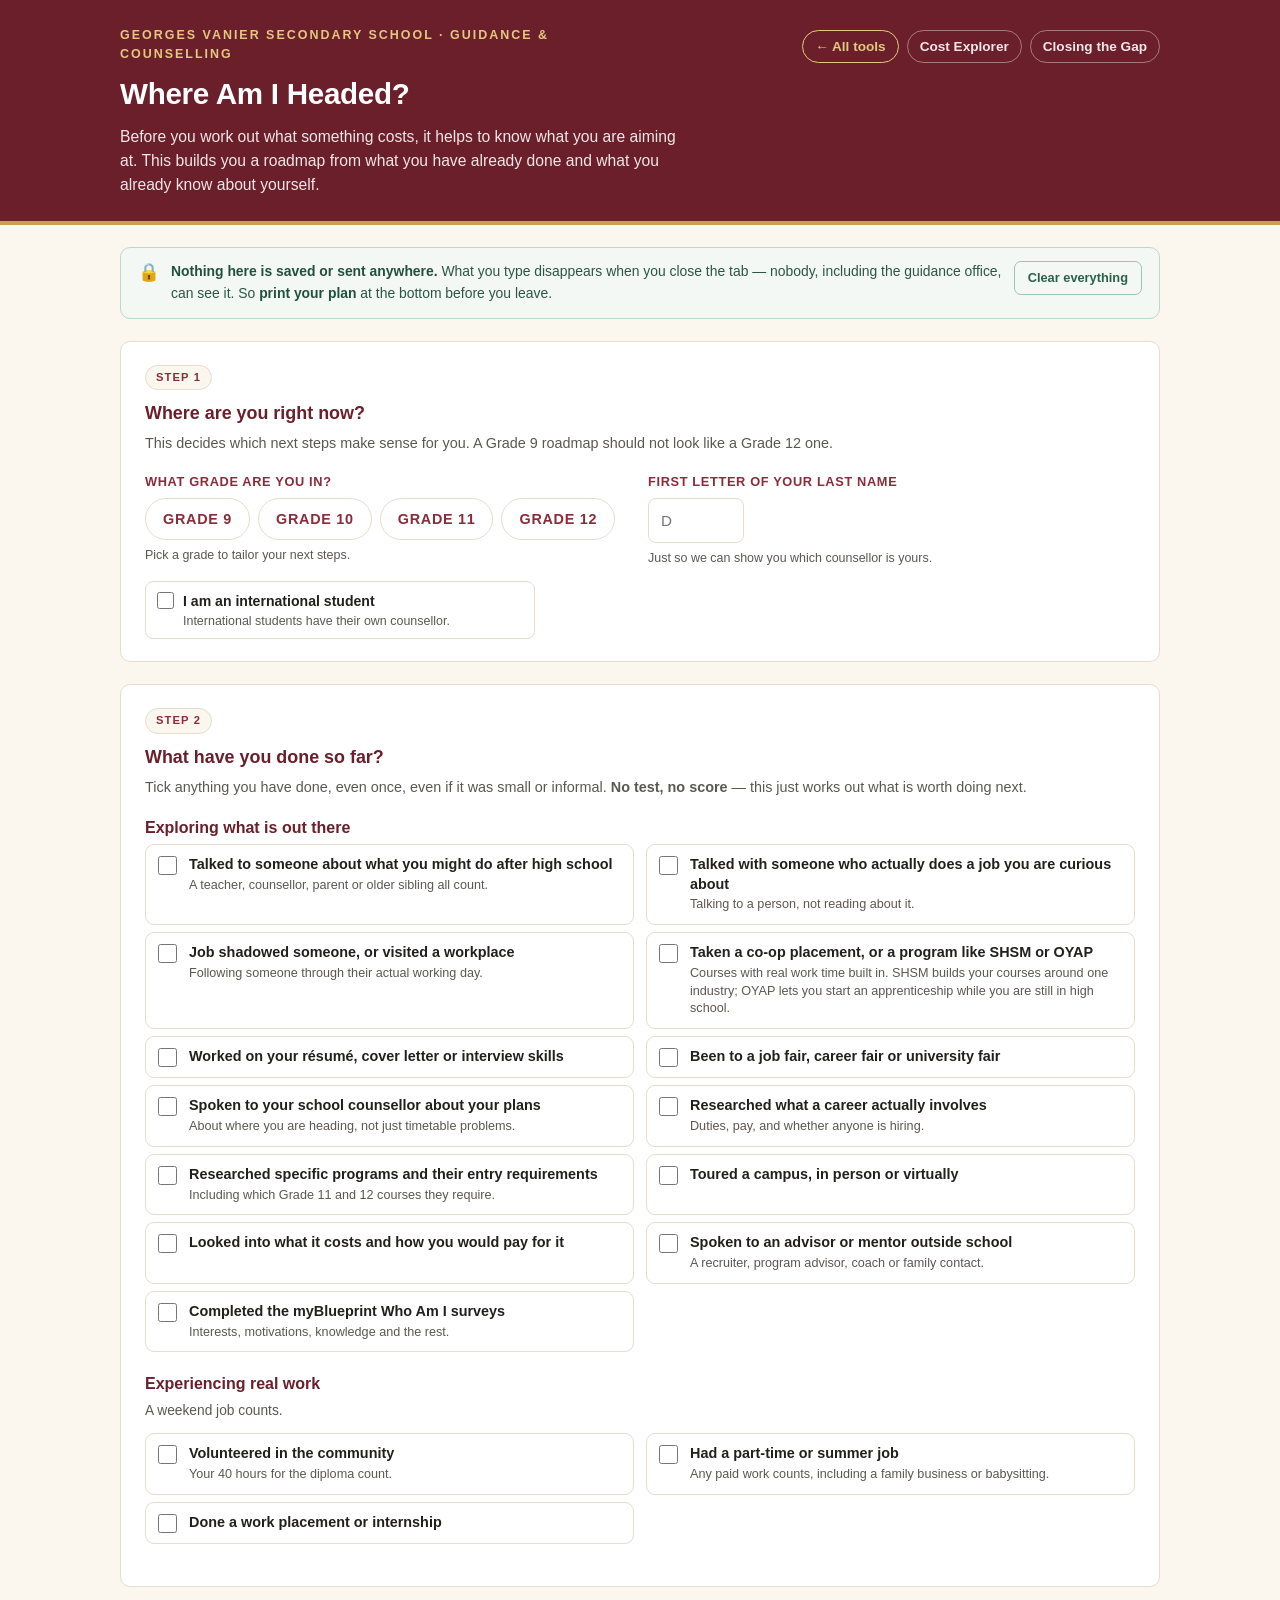
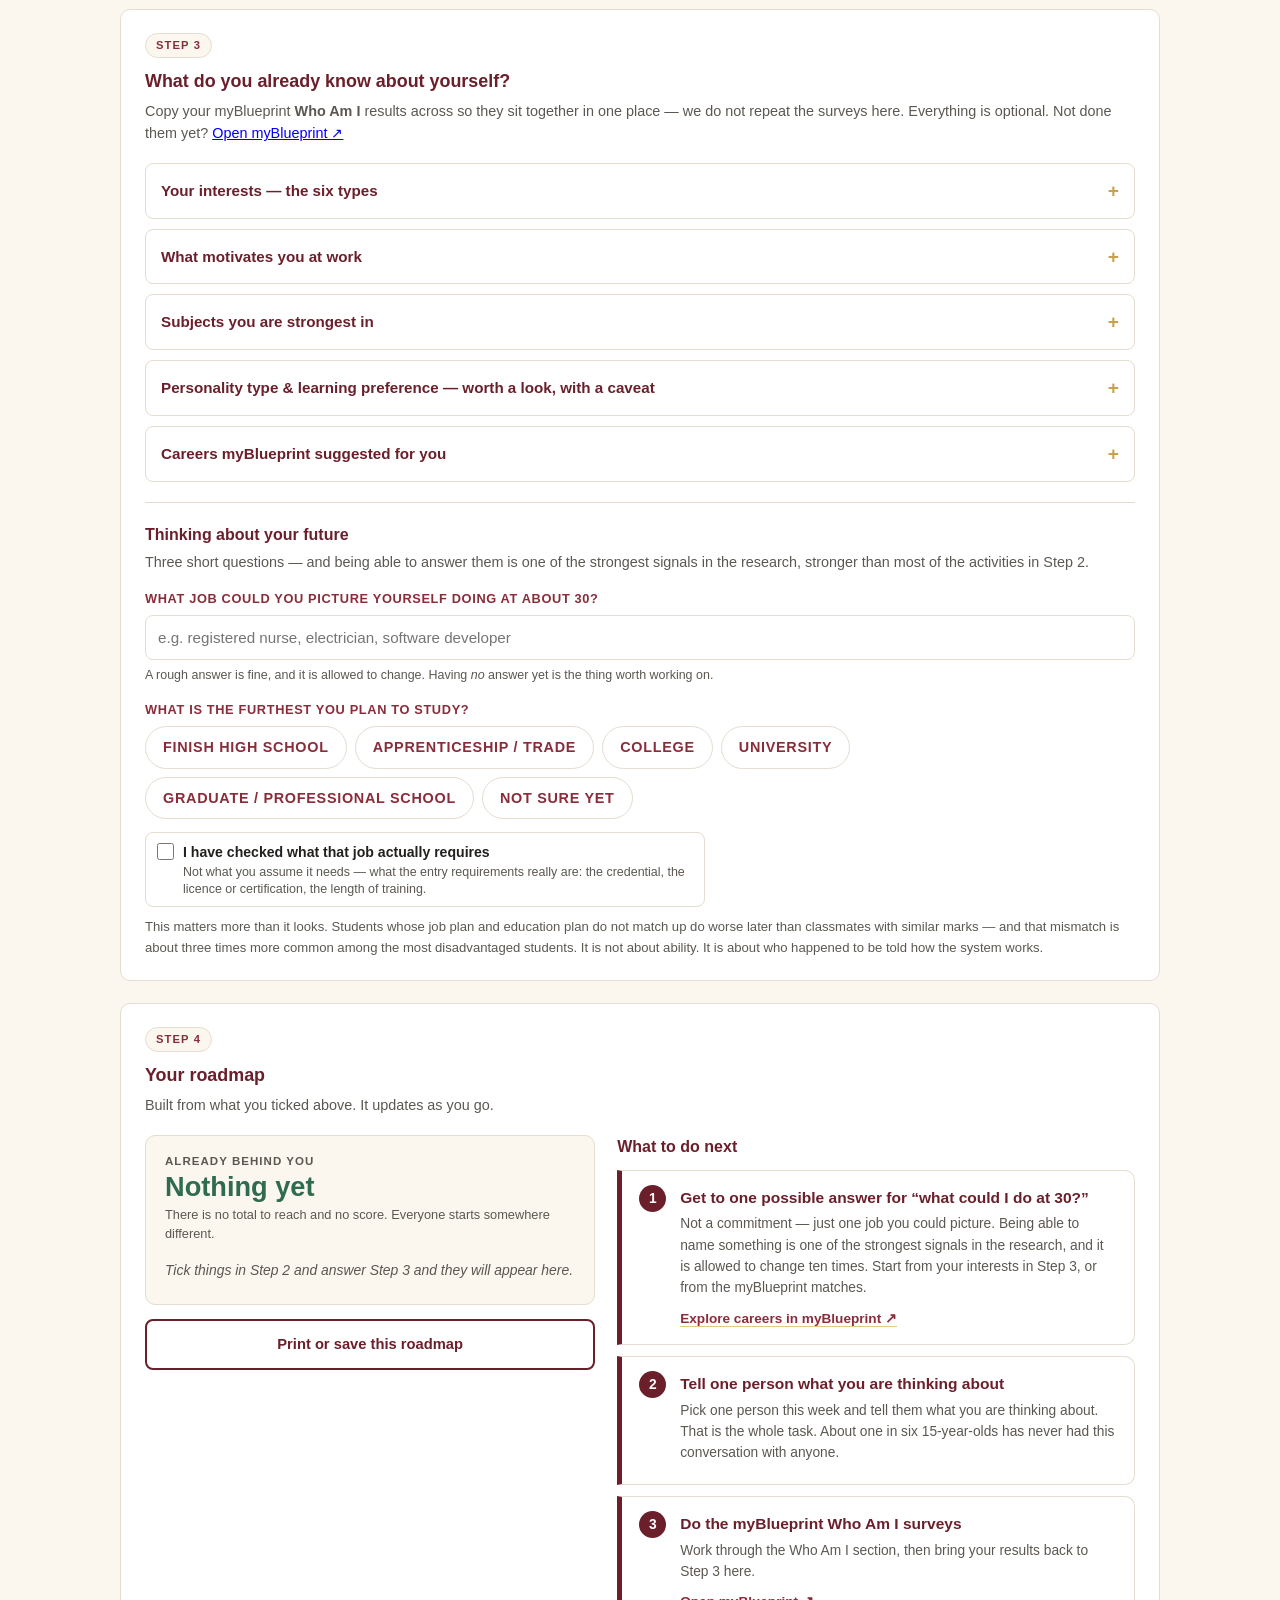
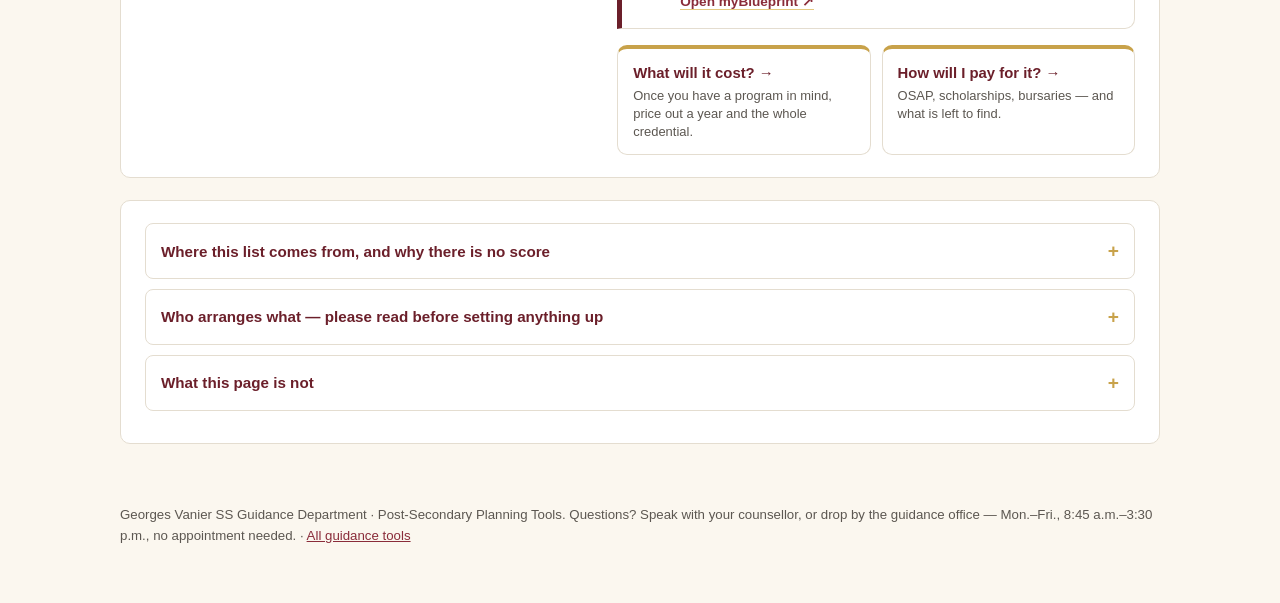
==== commit 467cf32d: "Career tool: mark activities that are ahead of the student's grade A Grade 9 opening "Experiencing r" ====
--- a/career.html
+++ b/career.html
@@ -81,6 +81,28 @@
         line-height:1.4}
 .act:has(input:checked){background:#f4f8f5; border-color:#bcd8c9}
 
+/* ---------- "usually later" ----------
+   An unticked box reads as a gap. For a Grade 9 looking at "Experiencing real
+   work", three empty boxes in a row read as three failures — when in fact a
+   part-time job, a placement and an internship all normally come later. This
+   marks items that are ahead of the student's grade so an empty box reads as
+   "not yet due" instead of "missed". It is the same principle as refusing to
+   score: never show a student a deficit that is really just their age.
+   Only appears once a grade is chosen, and NEVER on a ticked item — a Grade 9
+   who has done it should get the credit, not a label saying they were early. */
+.act .lt{display:none}
+.act.later .lt{
+  display:inline-block; margin-left:7px; font-size:.63rem; font-weight:700;
+  letter-spacing:.06em; text-transform:uppercase; white-space:nowrap;
+  color:var(--ink-soft); background:var(--cream); border:1px solid var(--line);
+  border-radius:99px; padding:1px 7px; vertical-align:middle;
+}
+.act.later{background:#fcfaf6; border-style:dashed}
+.act.later .t{color:var(--ink-soft)}
+.act.later:has(input:checked){background:#f4f8f5; border-style:solid; border-color:#bcd8c9}
+.act.later:has(input:checked) .lt{display:none}
+.act.later:has(input:checked) .t{color:var(--ink)}
+
 /* ---------- self-knowledge (step 3) ---------- */
 .pickgrid{display:grid; grid-template-columns:repeat(auto-fit,minmax(178px,1fr)); gap:8px; margin:0 0 4px}
 .pick{
@@ -346,7 +368,7 @@
 
     <div class="actgroup">
       <h3>Experiencing real work</h3>
-      <p class="gd">A weekend job counts.</p>
+      <p class="gd" id="expNote">A weekend job counts.</p>
       <div id="grpExperience"></div>
     </div>
   </section>
@@ -771,7 +793,12 @@
       + "that is the difference between a useful placement and a lost week.",
    link:"", linkText:""},
 
-  {id:"survey", g:"experience", ev:"partial", from:9, pri:1,
+  /* Grouped with EXPLORING, not with experiencing work. It sat in the work group
+     for column balance, which mislabelled it — and it padded that group out so a
+     Grade 9 saw four items where there are really only three, two of which they
+     are too young for. Categorise honestly; let the "usually later" tags and the
+     group note do the reassuring. */
+  {id:"survey", g:"explore", ev:"partial", from:9, pri:1,
    t:"Completed the myBlueprint Who Am I surveys",
    w:"Interests, motivations, knowledge and the rest.",
    nt:"Do the myBlueprint Who Am I surveys",
@@ -784,6 +811,7 @@
       '<label class="act">'
     +   '<input type="checkbox" id="a_' + a.id + '">'
     +   '<span class="t">' + a.t
+    +     '<span class="lt">usually later</span>'
     +     (a.w ? '<span class="w">' + a.w + '</span>' : '')
     +   '</span>'
     + '</label>').join("") + '</div>';
@@ -975,6 +1003,24 @@
     ? "Your next steps below are the ones that matter most in Grade " + grade + "."
     : "Pick a grade to tailor your next steps.";
 
+  /* Mark anything that is ahead of this student's grade, so empty boxes read as
+     "not yet" rather than "behind". See the .later CSS for why this matters. */
+  ACTS.forEach(a => {
+    const box = $("a_" + a.id).closest(".act");
+    box.classList.toggle("later", !!grade && a.from > grade);
+  });
+
+  /* The work group is where a Grade 9 is most likely to feel a deficit, so it
+     gets an explicit reassurance rather than relying on the tags alone. */
+  $("expNote").innerHTML = grade === 9
+    ? "Most of this comes later &mdash; almost nobody has ticked these in Grade 9, and that is "
+      + "exactly as it should be. <strong>Volunteering is the one that is open to you now</strong>, "
+      + "and your 40 diploma hours count. If you do want paid work, Ontario lets you work at 14 in "
+      + "a shop, an office or an arena, and at 15 in food prep &mdash; outside school hours."
+    : grade === 10
+      ? "A weekend job counts. So does a family business, and babysitting."
+      : "A weekend job counts.";
+
   /* --- what's done: a count, with no denominator anywhere near it --- */
   const done = ACTS.filter(a => $("a_" + a.id).checked);
   const extras = [];
